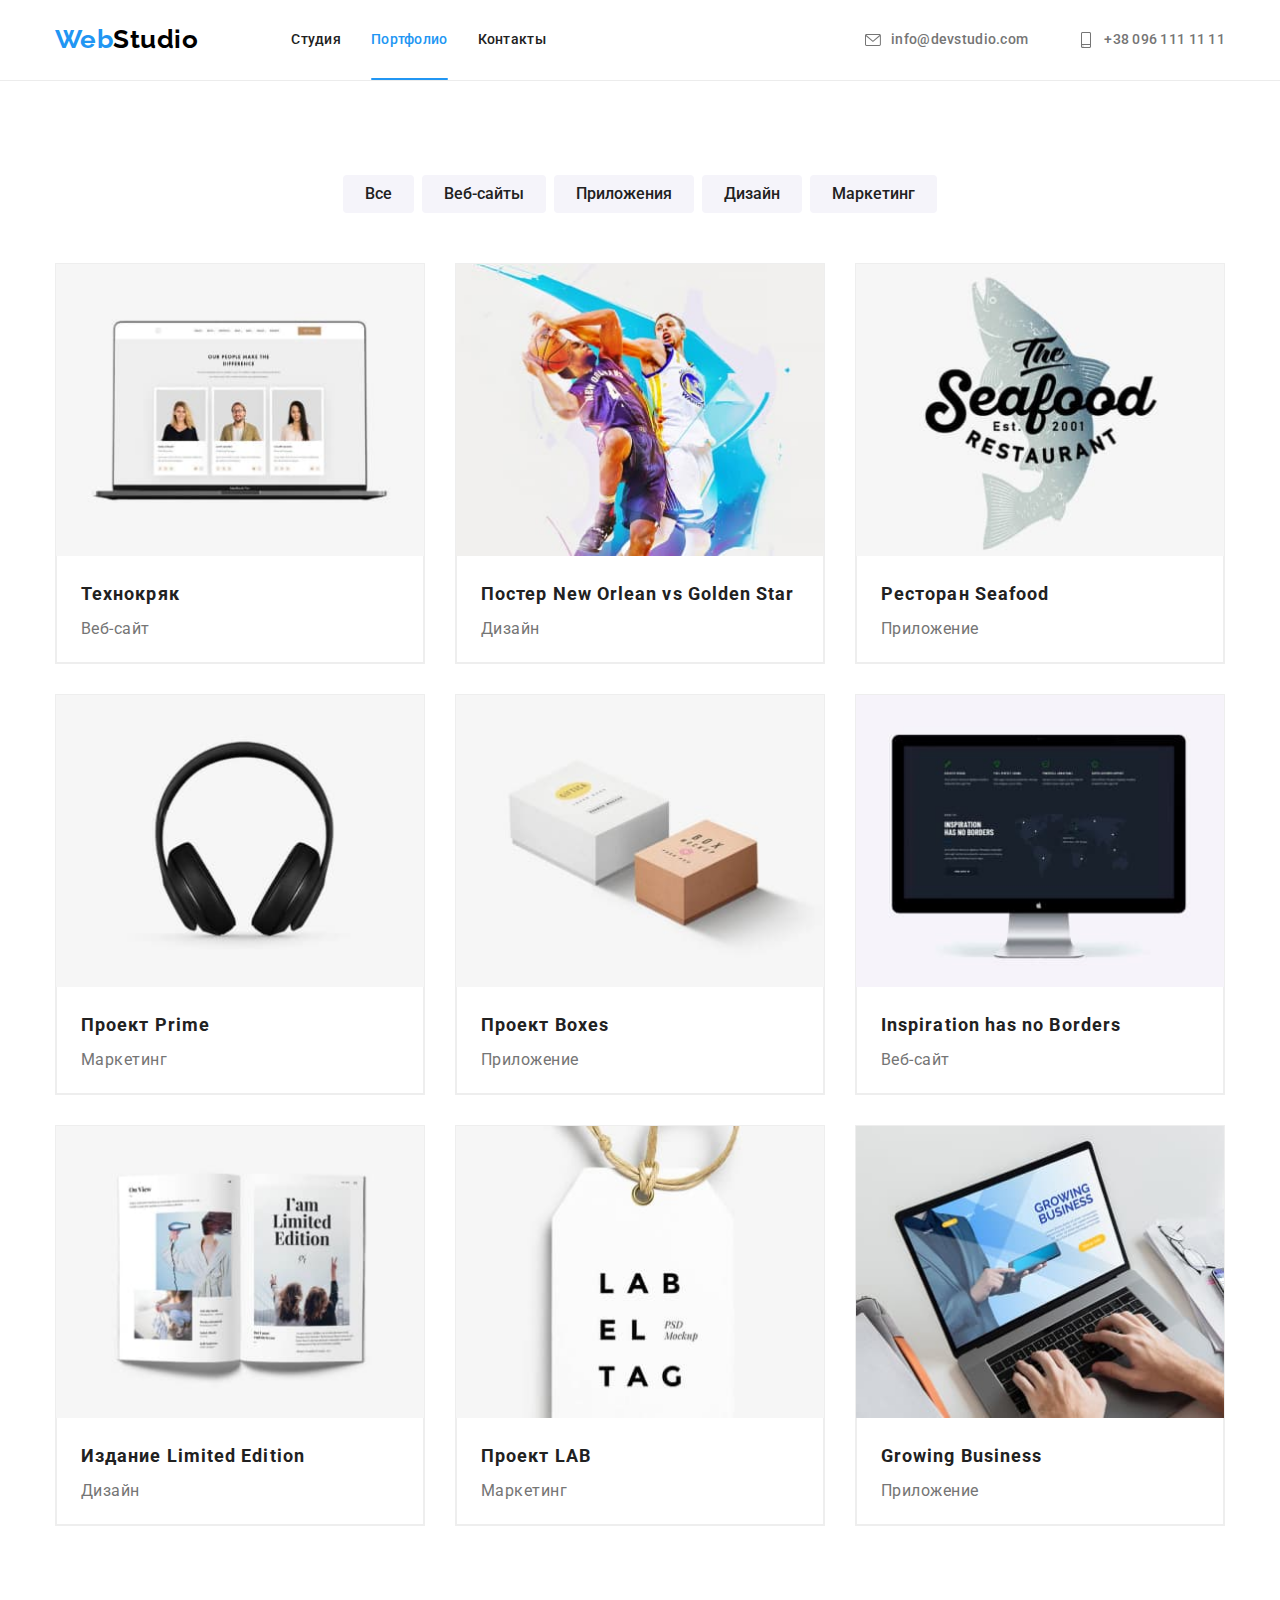
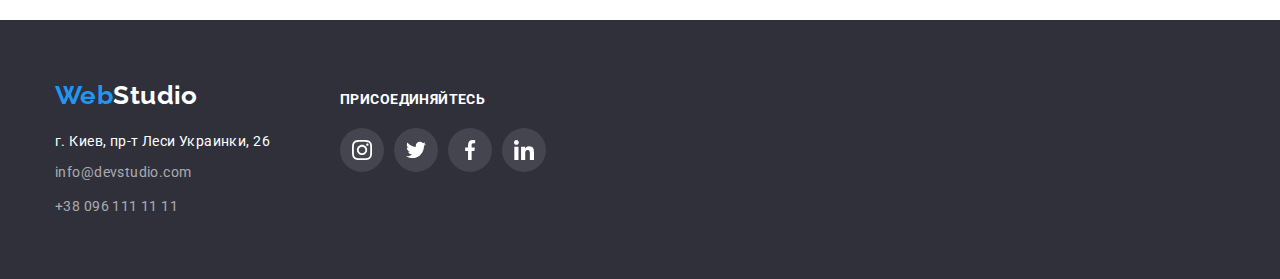
==== portfolio.html @ 80cdf727 "Initial commit" ====
<!DOCTYPE html>
<html lang="ru">
<head>
    <meta charset="UTF-8">
    <meta http-equiv="X-UA-Compatible" content="IE=edge">
    <meta name="viewport" content="width=device-width, initial-scale=1.0">
    <title>Portfolio</title>
    <link rel="stylesheet" href="https://cdnjs.cloudflare.com/ajax/libs/modern-normalize/1.1.0/modern-normalize.min.css">
    <link href="https://fonts.googleapis.com/css2?family=Raleway:wght@700&family=Roboto:wght@400;500;700;900&display=swap" rel="stylesheet">
    <link rel="stylesheet" href="./css/styles.css" />
</head>
<body>

    <!-- Header -->

    <header class="head">
        <div class="container container-header">
            <!-- Logo -->
            <a href="./index.html" class="logo">Web<span class="header-design">Studio</span></a>
            <nav class="site-nav list">
                <!-- Site-nav -->
                <ul class="list">
                    <li class="list-item"><a href="./index.html" class="link ">Студия</a></li>
                    <li class="list-item current-item"><a href="./portfolio.html" class="link current">Портфолио</a></li>
                    <li class="list-item"><a href="" class="link">Контакты</a></li>
                </ul>
            </nav>
    
            <!-- Contacts -->
            <ul class="header-contacts list">
                <li class="item">
                    <a href="mailto:info@devstudio.com" class="contact-link link">
                        <svg class="contacts-icon" width="16" height="12">
                            <use href="./images/icons/Icons.svg#mail"></use>
                        </svg>
                        info@devstudio.com
                    </a>
                </li>
                <li class="items">
                    <a href="tel:+380961111111" class="contact-link link">
                        <svg class="contacts-icon" width="10" height="16">
                            <use href="./images/icons/Icons.svg#smartphone"></use>
                        </svg>
                        +38 096 111 11 11
                    </a>
                </li>
            </ul>
        </div>
    </header>
    <main class="main">

    <!-- Filters -->
    <section class="section">
        <div class="container">
        <h1 class="portfolio-title">Список примеров работ</h1>
        <ul class="filters-list">
            <li class="filter">
                <button type="button" class="btn">Все</button></li>
            <li class="filter">
                <button type="button" class="btn">Веб-сайты</button></li>
            <li class="filter">
                <button type="button" class="btn">Приложения</button></li>
            <li class="filter">
                <button type="button" class="btn">Дизайн</button></li>
            <li class="filter">
                <button type="button" class="btn" >Маркетинг</button></li>
        </ul>
        <!-- Portfolio -->
        <ul class="portfolio-list">
            <li class="portfolio-item">
                <a href="" class="card link">
                    <div class="overlay">
                        <img src="./images/project1.jpg" alt="Пример веб-сайта" width="370" height="400">
                        <p class="overlay-description">Ресурс предлагает комплексные предложения с разным уровнем функционала и сервисов. Все это позволит посетителю получить исчерпывающие сведения о компании или частном лице.</p>
                    </div>
                    <div class="project-description">
                        <h2 class="title">Технокряк</h2>
                        <p class="text">Веб-сайт</p>
                    </div>
                    
                </a>
            </li>
            <li class="portfolio-item">
                <a href="" class="card link">
                    <div class="overlay">
                        <img src="./images/project2.jpg" alt="Пример дизайн постера" width="370" height="400">
                        <p class="overlay-description">Ресурс предлагает комплексные предложения с разным уровнем функционала и сервисов. Все это позволит посетителю получить
                        исчерпывающие сведения о компании или частном лице.</p>
                    </div>
                    <div class="project-description">
                        <h2 class="title">Постер New Orlean vs Golden Star</h2>
                        <p class="text">Дизайн</p>
                    </div>
                </a>
            </li>
            <li class="portfolio-item">
                <a href="" class="card link">
                    <div class="overlay">
                        <img src="./images/project3.jpg" alt="Логотип приложения ресторана" width="370" height="400">
                        <p class="overlay-description">Ресурс предлагает комплексные предложения с разным уровнем функционала и сервисов. Все это позволит посетителю получить
                        исчерпывающие сведения о компании или частном лице.</p>
                    </div>
                    <div class="project-description">
                        <h2 class="title">Ресторан Seafood</h2>
                        <p class="text">Приложение</p>
                    </div>
                    
                </a>
            </li>
            <li class="portfolio-item">
                <a href="" class="card link">
                    <div class="overlay">
                        <img src="./images/project4.jpg" alt="Картинка наушников" width="370" height="400">
                        <p class="overlay-description">Ресурс предлагает комплексные предложения с разным уровнем функционала и сервисов. Все это позволит посетителю получить
                        исчерпывающие сведения о компании или частном лице.</p>
                    </div>
                    <div class="project-description">
                        <h2 class="title">Проект Prime</h2>
                        <p class="text">Маркетинг</p>
                    </div>
                    
                </a>
            </li>
            <li class="portfolio-item">
                <a href="" class="card link">
                    <div class="overlay">
                        <img src="./images/project5.jpg" alt="Пример дизайна двух коробок" width="370" height="400">
                        <p class="overlay-description">Ресурс предлагает комплексные предложения с разным уровнем функционала и сервисов. Все это позволит посетителю получить
                        исчерпывающие сведения о компании или частном лице.</p>
                    </div>
                    <div class="project-description">
                        <h2 class="title">Проект Boxes</h2>
                        <p class="text">Приложение</p>
                    </div>
                    
                </a>
            </li>
            <li class="portfolio-item">
                <a href="" class="card link">
                    <div class="overlay">
                        <img src="./images/project6.jpg" alt="Пример дизайна веб-сайта" width="370" height="400">
                        <p class="overlay-description">Ресурс предлагает комплексные предложения с разным уровнем функционала и сервисов. Все это позволит посетителю получить
                        исчерпывающие сведения о компании или частном лице.</p>
                    </div>
                    <div class="project-description">
                        <h2 class="title">Inspiration has no Borders</h2>
                        <p class="text">Веб-сайт</p>
                    </div>
            
                </a>
            </li>
            <li class="portfolio-item">
                <a href="" class="card link">
                    <div class="overlay">
                        <img src="./images/project7.jpg" alt="Дизайн печтаного издания" width="370" height="400">
                        <p class="overlay-description">Ресурс предлагает комплексные предложения с разным уровнем функционала и сервисов. Все это позволит посетителю получить
                        исчерпывающие сведения о компании или частном лице.</p>
                    </div>
                    <div class="project-description">
                        <h2 class="title">Издание Limited Edition</h2>
                        <p class="text">Дизайн</p>
                    </div>    
                </a>
            </li>
            <li class="portfolio-item">
                <a href="" class="card link">
                    <div class="overlay">
                        <img src="./images/project8.jpg" alt="Картинка ярлыка" width="370" height="400">
                        <p class="overlay-description">Ресурс предлагает комплексные предложения с разным уровнем функционала и сервисов. Все это позволит посетителю получить
                        исчерпывающие сведения о компании или частном лице.</p>
                    </div>
                    <div class="project-description">
                        <h2 class="title">Проект LAB</h2>
                        <p class="text">Маркетинг</p>
                    </div>
                    
                </a>
            </li>
            <li class="portfolio-item">
                <a href="" class="card link">
                    <div class="overlay">
                        <img src="./images/project9.jpg" alt="Картинка ноутбука с примером дизайна приложения" width="370" height="400">
                        <p class="overlay-description">Ресурс предлагает комплексные предложения с разным уровнем функционала и сервисов. Все это позволит посетителю получить
                        исчерпывающие сведения о&nbsp;компании или частном лице.</p>
                    </div>
                    <div class="project-description">
                        <h2 class="title">Growing Business</h2>
                        <p class="text">Приложение</p>
                    </div>
                </a>   
            </li>
        </ul>
        </div>
    </section>
    </main>
   
    <!-- Footer -->
    <footer class="footer">
        <div class="container">
            <div class="address-container">
                <a href="./index.html" class="logo">Web<span class="footer-design">Studio</a>
                <address>
                    <ul class="contacts-list list">
                        <li class="item">
                            <a href="https://goo.gl/maps/ko31hHhUW7KVigs66" class="contact-item alt">г. Киев, пр-т Леси
                                Украинки, 26</a>
                        </li>
                        <li class="item">
                            <a href="mailto:info@devstudio.com" class="contact-item">info@devstudio.com</a>
                        </li>
                        <li class="item">
                            <a href="tel:+380961111111" class="contact-item">+38 096 111 11 11</a>
                        </li>
                    </ul>
                </address>
            </div>
            <div class="socialmedias-container">
                <h2 class="footer-subtitle title">Присоединяйтесь</h2>
                <ul class="socialmedias-list list">
                    <li class="socialmedias-item"><a class="socialmedias-links link" href="" target="_blank"
                            rel="noopener noreferrer" aria-label="Instagram">
                            <svg class="footer-icons" width="20" height="20">
                                <use href="./images/icons/Icons.svg#instagram"></use>
                            </svg></a>
                    </li>
                    <li class="socialmedias-item"><a class="socialmedias-links link" href="" target="_blank"
                            rel="noopener noreferrer" aria-label="Twitter">
                            <svg class="footer-icons" width="20" height="20">
                                <use href="./images/icons/Icons.svg#twitter"></use>
                            </svg></a>
                    </li>
                    <li class="socialmedias-item"><a class="socialmedias-links link" href="" target="_blank"
                            rel="noopener noreferrer" aria-label="Facebook">
                            <svg class="footer-icons" width="20" height="20">
                                <use href="./images/icons/Icons.svg#facebook"></use>
                            </svg></a>
                    </li>
                    <li class="socialmedias-item"><a class="socialmedias-links link" href="" target="_blank"
                            rel="noopener noreferrer" aria-label="LinkedIn">
                            <svg class="footer-icons" width="20" height="20">
                                <use href="./images/icons/Icons.svg#linkedin"></use>
                            </svg></a>
                    </li>
                </ul>
            </div>
        </div>
    </footer>
</body>
</html>
---- css/styles.css ----
:root {
  --primary-text-color: #757575;
  --title-text-color: #212121;
  --accent-color: #2196f3;
  --primary-background-color: #ffffff;
  --secondary-background-color: #f5f4fa;
  --tertiary-background-color: #2f303a;
  --secondary-logo-color: #000000;
}
/* ================================================================================ */
body {
  background-color: var(--primary-background-color);
  color: var(--primary-text-color);
  font-style: normal;
  font-family: Roboto, sans-serif;
  letter-spacing: 0.03em;
}
.head{
  border-bottom: 1px solid #ECECEC;
}

.list {
  list-style: none;
  margin-top: 0px;
  margin-bottom: 0px;
  padding-left: 0px;
}
li {
  list-style-type: none;
}
a,
a:active,
a:hover,
a:visited {
  text-decoration: none;
  cursor: pointer;
}

img,
svg {
  display: block;
  max-width: 100%;
  height: auto;
}

.text,
.title {
  margin-top: 0;
  margin-bottom: 0;
}

.container{
  width: 1200px;
  margin-left: auto;
  margin-right: auto;
  padding: 0 15px;

}
.section{
  padding-top: 94px;
  padding-bottom: 94px;
}

ul,ol,li,p,h1,h2,h3,h4,h5,h6{
  margin: 0;
  padding:0;
}
.link{
  display: block;
  color: currentColor;
  margin: 0;
  text-decoration: none
}
/* ================================================================================*/

.container-header{
  display: flex;
  align-items: center;
}

/* logo */
.logo {
  color: var(--accent-color);
  font-family: Raleway, sans-serif;

  font-weight: 700;
  font-size: 26px;
  line-height: 1.2;
  margin-right: 93px;
}
.header-design {
  color: var(--secondary-logo-color);
}

/* site nav */

.site-nav .list{
  display: flex;
}

.site-nav .link {
  color: var(--title-text-color);
  display: block;
  font-weight: 500;
  font-size: 14px;
  line-height: 1.14;
  letter-spacing: 0.02em;
  padding-top:32px ;
  padding-bottom: 32px;
  transition:color 250ms cubic-bezier(0.4, 0, 0.2, 1);

}

.list .list-item:not(:last-child){
  margin-right: 50px;
}

.site-nav .link:hover,
.site-nav .link:focus {
  color: var(--accent-color);
}

.site-nav .link.current {
  color: var(--accent-color);
}

.current-item{
  position: relative;
}

.current::after{
  content: "";
  position: absolute;
  bottom: 0;
  left: 0;
  display: block;
  width: 100%;
  height: 2px;
  background-color: var(--accent-color);
  border-radius: 2px;
}
/* Contatcs */

.header-contacts {
  display: flex;
  margin-left: auto;
}

.header-contacts .item:not(:last-child){
  margin-right: 50px;
}
.header-contacts .link {
  display: flex;
  align-items: center;
  color: var(--primary-text-color);
  font-style: normal;
  font-weight: 500;
  font-size: 14px;
  line-height: 1.14;
  letter-spacing: 0.02em;
  transition: color 250ms cubic-bezier(0.4, 0, 0.2, 1);
}

.header-contacts .link:hover,
.header-contacts .link:focus {
  color: var(--accent-color);

}

.contacts-icon{
  width: 16px;
  height: 16px;
  display: inline-block;
  margin-left: auto;
  fill: currentColor;
  margin-right: 10px;
}

/* Hero */
.hero{
  max-width: 1600px;
  margin-left: auto;
  margin-right: auto;
  padding-top: 200px;
  padding-bottom: 200px;
  background-image: linear-gradient(to top, rgba(47, 48, 58, 0.4), rgba(47, 48, 58, 0.4)),
  url(../images/heroimage.png);
  background-color: var(--seconadary-bg-color);
  background-position: center;
  background-size: cover;
  text-align: center;
  background-repeat: no-repeat;
}

.hero-title {
  color: var(--primary-background-color);
  max-width: 700px;
  margin-right: auto;
  margin-left: auto;
  margin-top: 0px;
  margin-bottom: 30px;
  font-weight: 900;
  font-size: 44px;
  line-height: 1.36;
  text-align: center;
  letter-spacing: 0.06em;
  text-transform: uppercase;
  animation: text-shadow-drop-center 0.4s both;
}



/* 
 @keyframes text-shadow-drop-center {
  0% {
    text-shadow: 0 0 0 rgba(0, 0, 0, 0);
  }

  100% {
    text-shadow: 0 0 18px rgba(0, 0, 0, 0.35);
  }
}  */

/* Button */
.button {
  color: var(--primary-background-color);
  background-color: var(--accent-color);
  cursor: pointer;
  font-family: inherit;
  font-weight: 700;
  font-size: 16px;
  line-height: 1.88;
  align-items: center;
  text-align: center;
  letter-spacing: 0.06em;
  border-radius: 4px;
  border: none;
  padding: 10 32px;
  width: 200px;
  height: 50px;
}

.button:hover,
.button:focus{
  color: var(--primary-background-color);
  background-color: #188CE8;
  box-shadow: rgba(0, 0, 0, 0.25);
}
/* Section  */
.section-title {
  color: var(--title-text-color);
  font-weight: 700;
  font-size: 36px;
  line-height: 1.2;
  text-align: center;
  margin-top: 0px;
  margin-bottom: 50px;
}
.image-list{
  display: flex;
}
.image-list .list-item {
  width: calc((100% - 90px)/4);
}
.image-list .item:not(:last-child){
  margin-right: 30px;
}

/* feature-list */
.section-features {
  padding-bottom: 47px;
}
.feature-list {
  display: flex;
}

.feature-images{
  width: 270px;
  height: 120px;
  display: flex;
  align-items: center;
  justify-content: center;
  background: #F5F4FA;
  border-radius: 4px;
  margin-bottom: 30px;
}


.list .list-item:not(:last-child) {
  margin-right: 30px;
}

.item{
  position: relative;
}

.features-list .list-item {
  width: calc((100% - 90px)/4);
}

.feature-title{
  display: none;
}

.feature-list .title {
  color: var(--title-text-color);
  margin-top: 0px;
  margin-bottom: 10px;
  width: 270px;
  font-weight: 700;
  font-size: 14px;
  line-height: 1.14;
  text-transform: uppercase;
}
.feature-list .text{
  font-size: 14px;
  line-height: 1.71;
  margin-top: 0px;
  margin-bottom: 0px;
}

.section-stuff {
  padding-top: 47px;
}


.image-label{
  position: absolute;
  bottom: 0;
  left: 0;
  width: 100%;
  margin: 0;
  padding: 27px 15px;
  font-weight: 700;
  font-size: 14px;
  line-height: 1.14;
  text-align: center;
  letter-spacing: 0.03em;
  text-transform: uppercase;
  color: var(--primary-background-color);
  background-color:rgba(47, 48, 58, 0.8);;
}

/* our-team */

.section-team{
  background-color: var(--secondary-background-color);
  padding-top: 94px;
  padding-bottom: 94px;
}
.our-team .section-title {
  background-color: var(--primary-background-color);
  font-weight: 700;
  font-size: 36px;
  line-height: 1.16;
  text-align: center;
}
.our-team .title {
  color: var(--title-text-color);
  background-color: var(--primary-background-color);
  font-weight: 500;
  font-size: 16px;
  line-height: 1.18;
  text-align: center;
  margin-top: 0;
  margin-bottom: 10px;
}

.our-team{
  display: flex;
  text-align: center;
}
.our-team .team-text {
  font-size: 16px;
  line-height: 1.18;
  margin-bottom: 16px;

}
.team-description {
  padding: 30px 10px;
}
.team-member {
  background-color: var(--primary-background-color);
  box-shadow: 0px 1px 3px rgba(0, 0, 0, 0.12),
    0px 1px 1px rgba(0, 0, 0, 0.14),
    0px 2px 1px rgba(0, 0, 0, 0.2);
  border-radius: 0px 0px 4px 4px;
}
.our-team .team-member:not(:last-child) {
  margin-right: 30px;
}

.socialmedias-list{
  display: flex;
  justify-content: center;
  align-items: baseline;
}

.socialmedias-links{
  display: flex;
  justify-content: center;
  align-items: center;
  width: 44px;
  height: 44px;
  border-radius: 50%;
  color: #AFB1B8;
  transition:  background-color 250ms cubic-bezier(0.4, 0, 0.2, 1);
}

.list .socialmedias-item:not(:last-child){
  margin-right: 10px;
}

.socialmedias-icons{
  display: block;
  width: 20px;
  height: 20px;
  fill: currentColor;
}

.socialmedias-links:hover,
.socialmedias-links:focus{
  color: #FFFFFF;
   background-color: var(--accent-color);
   border-radius: 50%;
}

/* Our Clients section */

.client-list{
  display: flex;
}

.client-item:not(:last-child){
  margin-right: 30px;
}

.client-links{
  display: flex;
  justify-content: center;
  align-items: center;
  width: 170px;
  height: 92px;
  color: #AFB1B8;
  border: 1px solid #AFB1B8;
  border-radius: 4px;
  transition: color 250ms cubic-bezier(0.4, 0, 0.2, 1), border 250ms cubic-bezier(0.4, 0, 0.2, 1);

}

.client-icon{
  display: block;
  fill: currentColor;
}

.client-links:hover,
.lient-links:focus {
color: var(--accent-color);
border: 1px solid var(--accent-color);

}

/* Footer */

.footer .logo{
  margin-bottom: 20px;
  display: inline-block;
  margin-right: 0;
}
.footer {
  background-color: var(--tertiary-background-color);
  color: rgba(255, 255, 255, 0.6);
  font-style: normal;
  font-size: 14px;
  line-height: 1.46;
  letter-spacing: 0.03em;
  padding-top: 60px;
  padding-bottom: 60px;
}

.address-container{
  margin-right: 70px;
}

.footer .container{
  display: flex;
  align-items: baseline;
}

.footer .contact-item {
  font-weight: 400;
  font-style: normal;
  line-height: 1.71;
  color: rgba(255, 255, 255, 0.6);
  transition: color 250ms cubic-bezier(0.4, 0, 0.2, 1);
}

.footer-design {
  color: var(--primary-background-color);
}
.footer .contact-item:hover,
.footer .contact-item:focus {
  color: var(--accent-color);
}


.footer .alt {
  color: var(--primary-background-color);
  font-style: normal;
  font-weight: 400;
  font-size: 14px;
  line-height: 1.14;
  letter-spacing: 0.03em;
  transition: color 250ms cubic-bezier(0.4, 0, 0.2, 1);
}

.contacts-list>.item:not(:last-child) {
  display: block;
  margin-bottom: 10px;
}

.footer-subtitle{
  font-weight: 700;
  font-size: 14px;
  line-height: 1.14;
  letter-spacing: 0.03em;
  text-transform: uppercase;
  color: var(--primary-background-color);
  margin-bottom: 20px;
}

.footer-icons{
  display: block;
  width: 20px;
  height: 20px;
  fill: var(--primary-background-color);
}

.footer .socialmedias-item{
  background: rgba(255, 255, 255, 0.1);
  border-radius: 50px;
}

/* Modal window */


.back-drop{
  position: fixed;
  top: 0;
  left: 0;
  height:100%;
  width: 100%;
  background: rgba(0, 0, 0, 0.2);
  transition: opacity 250ms cubic-bezier(0.4, 0, 0.2, 1);
  perspective: 1400px;
}

.back-drop.is-hidden {
  opacity: 0;
  pointer-events: none;
}

.modal{
  height: 581px;
  width: 528px;
  position: absolute;
  top: 50%;
  left: 50%;
  background-color:var(--primary-background-color);
  transform: translateX(-50%) translateY(-50%) translateZ(0) ;
  opacity: 1;
  box-shadow: 0px 1px 3px rgba(0, 0, 0, 0.12),
  0px 1px 1px rgba(0, 0, 0, 0.14),
  0px 2px 1px rgba(0, 0, 0, 0.2);
  border-radius: 4px;
  transition: opacity 0.4s cubic-bezier(0.250, 0.460, 0.450, 0.940), transform 0.4s cubic-bezier(0.250, 0.460, 0.450, 0.940);
}

.back-drop.is-hidden .modal {
  transform: translateX(-50%) translateY(-50%) translateZ(-1400px);
  opacity: 0;
}

.close-btn{
  position: absolute;
  top: 14px;
  right: 14px;
  width: 18px;
  height: 18px;
  display: flex;
  justify-content: center;
  align-items: center;
  width: 30px;
  height: 30px;
  border-radius:50%;
  background: var(--primary-background-color);
  border: 1px solid rgba(0, 0, 0, 0.1);
  transition: opacity 250ms cubic-bezier(0.4, 0, 0.2, 1);
  cursor: pointer;
}

.close-icon{
  display: block;
  fill: currentColor;
}

/* Portfolio */
.portfolio-title{
  margin: 0;
  display: none;
}
.main {
  color: var(--primary-text-color);
  background-color: var(--primary-background-color);
  font-family: Roboto, sans-serif;
  font-size: 16px;
  line-height: 1.88;
  letter-spacing: 0.03em;
}

/* Filter list */
.filters {
  color: var(--title-text-color);
  background-color: var(--primary-background-color);
  font-family: Roboto, sans-serif;
  font-weight: 500;
  font-size: 16px;
  line-height: 1.62;
  text-align: center;
  border: none;
}
.filter .btn:hover,
.filter .btn:focus {
  color: var(--primary-background-color);
  background-color: var(--accent-color);
}
.filters-list{
  display: flex;
  justify-content: center;
  margin-bottom: 50px;
  
}

.filters-list .filter:not(:last-child) {
  margin-right: 8px;
}

.btn{
  padding: 6px 22px;
  display: inline-block;
  font-weight: 500;
  font-size: 16px;
  line-height: 1.62;
  color: var(--title-text-color) ;
  background-color: var(--secondary-background-color);
  border-radius: 4px;
  border: none;
  cursor: pointer;
  transition: color 250ms cubic-bezier(0.4, 0, 0.2, 1),
  background-color 250ms cubic-bezier(0.4, 0, 0.2, 1),
  box-shadow 250ms cubic-bezier(0.4, 0, 0.2, 1);
}


.btn:hover,
.btn:focus{
  color: var(--primary-background-color);
  background-color: var(--accent-color);
    box-shadow: 0px 3px 1px rgba(0, 0, 0, 0.1),
    0px 1px 2px rgba(0, 0, 0, 0.08),
    0px 2px 2px rgba(0, 0, 0, 0.12);
}

/* portfolio-list */
.portfolio-list{
  display: flex;
  flex-wrap: wrap;
  /* gap: 30px; */
}

.portfolio-item{
  width: calc((100% - 60px)/3);
  border: 1px solid #EEEEEE;
}

.project-description{
  padding: 20px 24px;
  border: 1px solid #EEEEEE;
  border-top: none;
}

.card .title {
  margin-bottom: 4px;
  color: var(--title-text-color);
  font-weight: 700;
  font-size: 18px;
  line-height: 2;
  letter-spacing: 0.06em;
}

.card .text{
  color: var(--primary-text-color);
  font-size: 16px;
  line-height: 1.6;
  letter-spacing: 0.03em;
}
.card{
  transition: box-shadow 250ms cubic-bezier(0.4, 0, 0.2, 1);
}


.card:hover,
.card:focus{
  box-shadow: 0px 1px 1px rgb(0 0 0 / 12%),
  0px 4px 4px rgb(0 0 0 / 6%),
  1px 4px 6px rgb(0 0 0 / 16%);
}

.portfolio-item:not(:nth-child(3n)){

  margin-right: 30px;
}
.portfolio-item:not(:nth-last-child(-n+3)){
  margin-bottom: 30px;
}


/*Overlay  */

.overlay{
  position: relative;
  overflow: hidden;
}

.overlay-description{
  position: absolute;
  top: 0;
  left: 0;
  width: 100%;
  height: 100%;
  margin: 0;
  padding: 63px 24px;
  font-size: 18px;
  line-height: 1.56;
  color: var(--primary-background-color);
  background-color:rgba(33, 150, 243, 0.9); ;
  transform: translateY(100%);
  transition:transform 250ms cubic-bezier(0.4, 0, 0.2, 1);
}

.card.link:hover .overlay-description {
  transform: translateY(0);
}
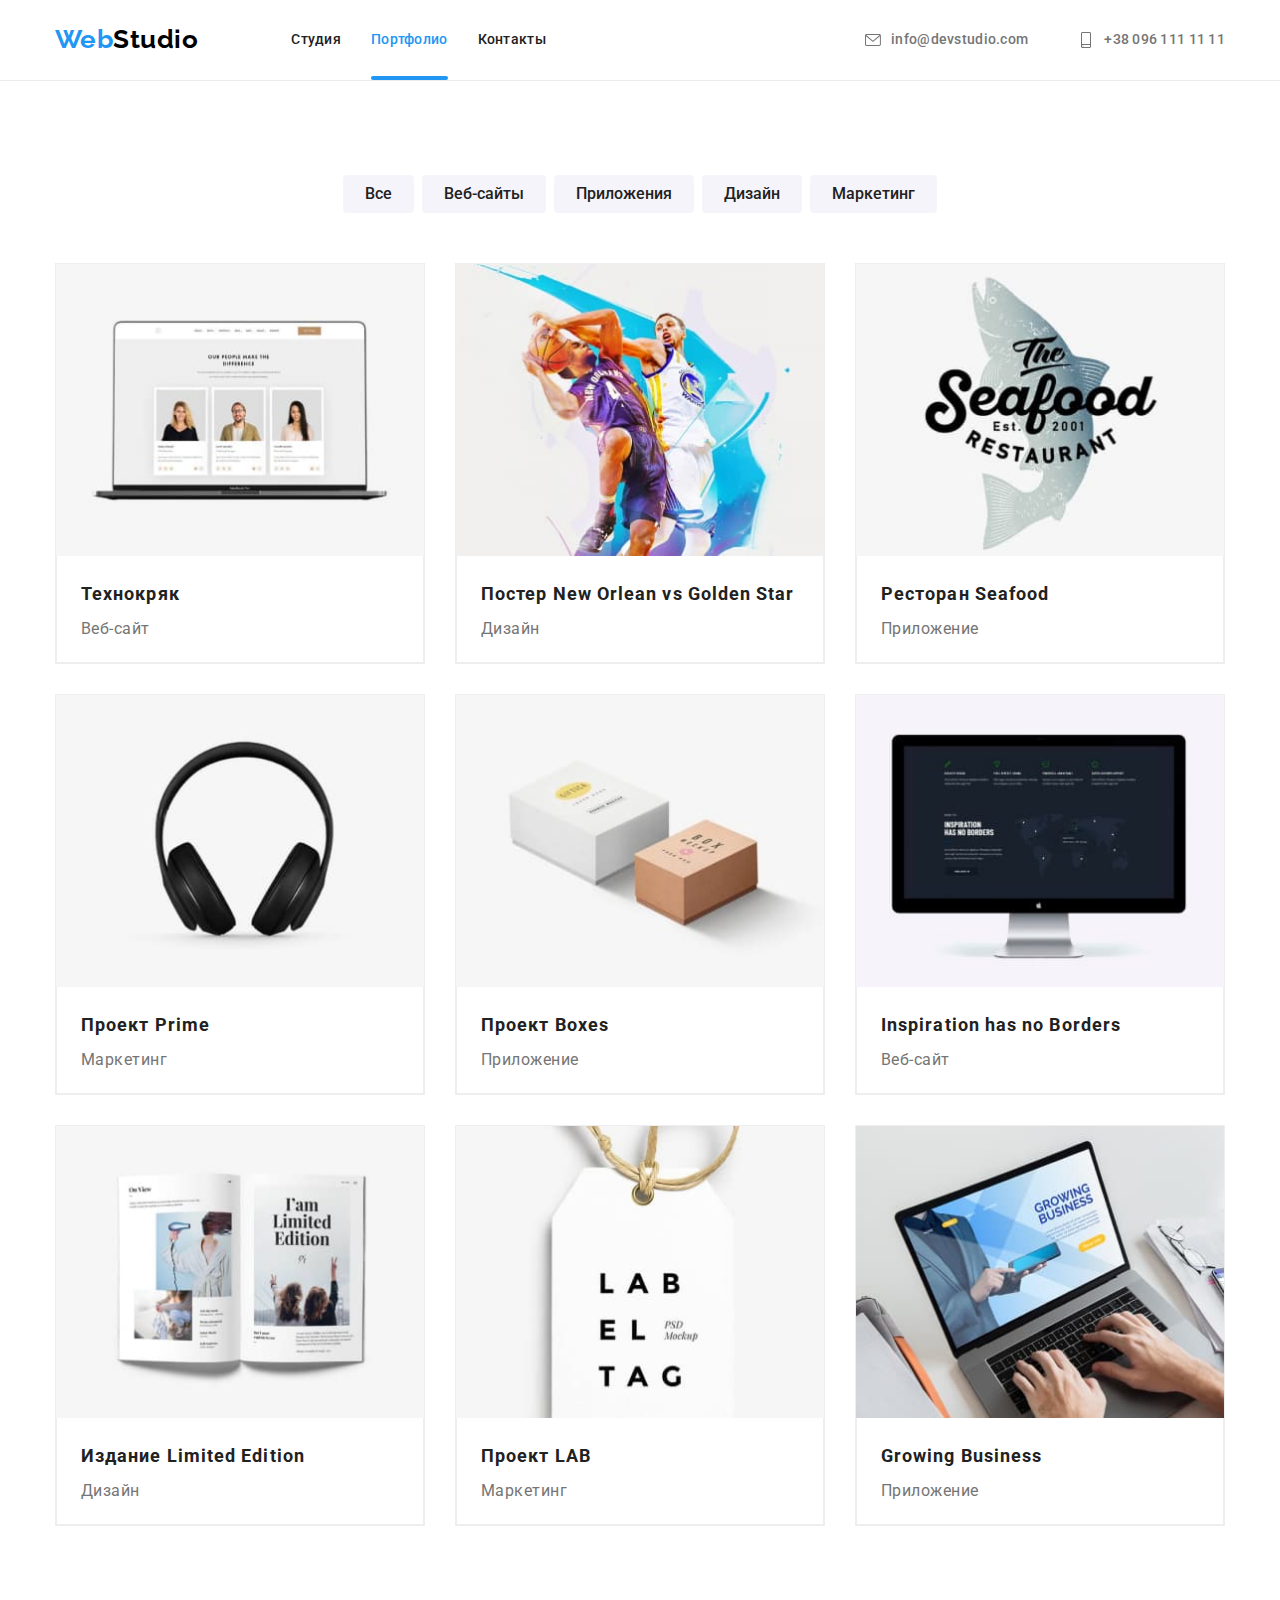
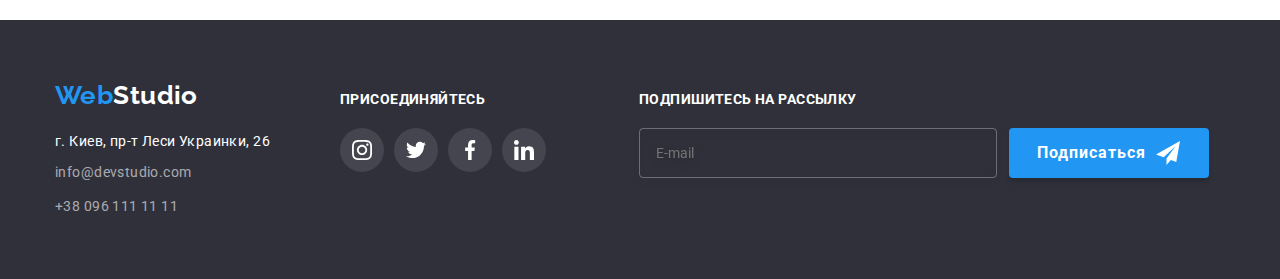
==== commit 88d13588: "ready to be revised" ====
--- a/portfolio.html
+++ b/portfolio.html
@@ -243,6 +243,17 @@
                     </li>
                 </ul>
             </div>
+            <div class="footer-form">
+                <h2 class="footer-subtitle title">Подпишитесь на рассылку</h2>
+                <form class="email-form" name="email-form" autocomplete="on" novalidate>
+                    <label for="user-email">
+                        <input class="email-form-input" type="email" name="email" placeholder="E-mail" id="user-email" />
+                    </label>
+                    <button class="email-form-button" type="submit">Подписаться<svg class="button-icon" width="24" height="24">
+                            <use href="./images/icons/Icons.svg#icon-send"></use>
+                        </svg></button>
+                </form>
+            </div>
         </div>
     </footer>
 </body>
--- a/css/styles.css
+++ b/css/styles.css
@@ -71,6 +71,18 @@
   margin: 0;
   text-decoration: none
 }
+.visually-hidden {
+  position: absolute;
+  width: 1px;
+  height: 1px;
+  margin: -1px;
+  border: 0;
+  padding: 0;
+  white-space: nowrap;
+  clip-path: inset(100%);
+  clip: rect(0 0 0 0);
+  overflow: hidden;
+}
 /* ================================================================================*/
 
 .container-header{
@@ -98,8 +110,13 @@
   display: flex;
 }
 
-.site-nav .link {
+.list .list-item:not(:last-child){
+  margin-right: 50px;
+}
+
+.site-nav .link{
   color: var(--title-text-color);
+  position: relative;
   display: block;
   font-weight: 500;
   font-size: 14px;
@@ -108,37 +125,46 @@
   padding-top:32px ;
   padding-bottom: 32px;
   transition:color 250ms cubic-bezier(0.4, 0, 0.2, 1);
-
-}
-
-.list .list-item:not(:last-child){
-  margin-right: 50px;
 }
 
 .site-nav .link:hover,
 .site-nav .link:focus {
   color: var(--accent-color);
-}
-
-.site-nav .link.current {
+
+}
+
+ .link.current {
   color: var(--accent-color);
-}
-
-.current-item{
-  position: relative;
-}
-
-.current::after{
+
+}
+
+
+.list-item .link::after{ 
   content: "";
   position: absolute;
   bottom: 0;
   left: 0;
   display: block;
   width: 100%;
-  height: 2px;
+  height: 4px;
   background-color: var(--accent-color);
   border-radius: 2px;
-}
+  transform: scaleX(0);
+  transition-property: transform;
+  transition-duration: 250ms;
+  transition-timing-function: cubic-bezier(0.4, 0, 0.2, 1);
+  transform-origin: left;
+}
+
+.link.current:after {
+  transform: scale(1);
+}
+
+.list-item:hover .link::after,
+.list-item:focus .link::after {
+  transform: scaleX(1);
+}
+
 /* Contatcs */
 
 .header-contacts {
@@ -178,7 +204,7 @@
 
 /* Hero */
 .hero{
-  max-width: 1600px;
+  width: 1600px;
   margin-left: auto;
   margin-right: auto;
   padding-top: 200px;
@@ -187,9 +213,23 @@
   url(../images/heroimage.png);
   background-color: var(--seconadary-bg-color);
   background-position: center;
-  background-size: cover;
+  background-size: contain;
   text-align: center;
   background-repeat: no-repeat;
+  animation: bg-move 20s ease-in infinite both;
+}
+
+
+@keyframes bg-move{
+
+  0%{
+    background-size: 110%;
+  }
+
+  100%{
+    /* background-position: top left; */
+    background-size: 150%;
+  }
 }
 
 .hero-title {
@@ -209,8 +249,6 @@
 }
 
 
-
-/* 
  @keyframes text-shadow-drop-center {
   0% {
     text-shadow: 0 0 0 rgba(0, 0, 0, 0);
@@ -219,7 +257,7 @@
   100% {
     text-shadow: 0 0 18px rgba(0, 0, 0, 0.35);
   }
-}  */
+} 
 
 /* Button */
 .button {
@@ -524,6 +562,7 @@
   font-size: 14px;
   line-height: 1.14;
   letter-spacing: 0.03em;
+  text-align:left;
   text-transform: uppercase;
   color: var(--primary-background-color);
   margin-bottom: 20px;
@@ -539,6 +578,63 @@
 .footer .socialmedias-item{
   background: rgba(255, 255, 255, 0.1);
   border-radius: 50px;
+}
+
+.footer-form{
+  margin-left: 93px; 
+}
+
+.email-form{
+  display: flex;
+}
+
+.email-form-input{
+  width: 358px;
+  height: 50px;
+  padding-top: 15px;
+  padding-bottom: 15px;
+  padding-left: 16px;
+  border: 1px solid rgba(255, 255, 255, 0.3);
+  box-sizing: border-box;
+  filter: drop-shadow(0px 4px 4px rgba(0, 0, 0, 0.15));
+  border-radius: 4px;
+  background: transparent;
+  cursor: pointer;
+  transition: border 250ms cubic-bezier(0.4, 0, 0.2, 1);
+}
+
+.email-form-input:focus{
+  border: 1px solid var(--accent-color);
+}
+
+.email-form-button{
+  width: 200px;
+  height: 50px;
+  padding: 10px 28px;
+  margin-left: 12px;
+  font-weight: 700;
+  font-size: 16px;
+  line-height: 1.88;
+  display: flex;
+  align-items: center;
+  text-align: center;
+  letter-spacing: 0.06em;
+  color: var(--primary-background-color);
+  background-color: var(--accent-color);
+  box-shadow: 0px 4px 4px rgba(0, 0, 0, 0.15);
+  border-radius: 4px;
+  border: var(--accent-color);
+  cursor: pointer;
+  transition: background-color 250ms cubic-bezier(0.4, 0, 0.2, 1)
+}
+
+.button-icon{
+  margin-left: 10px;
+}
+
+
+.email-form-button:hover {
+  background-color: #188CE8;
 }
 
 /* Modal window */
@@ -568,7 +664,7 @@
   left: 50%;
   background-color:var(--primary-background-color);
   transform: translateX(-50%) translateY(-50%) translateZ(0) ;
-  opacity: 1;
+  /* opacity: 1; */
   box-shadow: 0px 1px 3px rgba(0, 0, 0, 0.12),
   0px 1px 1px rgba(0, 0, 0, 0.14),
   0px 2px 1px rgba(0, 0, 0, 0.2);
@@ -604,7 +700,161 @@
   fill: currentColor;
 }
 
+
+.modal-form{
+  padding: 40px;
+}
+
+.form-title{
+  margin-bottom: 12px;
+  font-weight: 700;
+  font-size: 20px;
+  line-height: 1.15;
+  text-align: center;
+  letter-spacing: 0.03em;
+  color: var(--title-text-color);
+}
+
+.form-area{
+  position: relative;
+  display: flex;
+  flex-direction: column;
+  margin-bottom: 10px;
+}
+
+.form-type{
+  margin-bottom: 4px;
+  font-size: 12px;
+  line-height: 1.16;
+  letter-spacing: 0.01em;
+  color: var(--primary-text-color);
+}
+
+.form-field{
+  position: relative;
+  width: 448px;
+  height: 40px;
+  border: 1px solid rgba(33, 33, 33, 0.2);
+  box-sizing: border-box;
+  border-radius: 4px;
+  /* background-color:transparent; */
+  cursor: pointer;
+  transition: border 250ms cubic-bezier(0.4, 0, 0.2, 1);
+
+}
+
+.form-field:focus{
+  border: 1px solid var(--accent-color);
+}
+
+.form-icon{
+  position: absolute;
+  top: 50%;
+  left: 12px;
+  transition: fill 250ms cubic-bezier(0.4, 0, 0.2, 1);
+}
+
+.form-field:focus~.form-icon {
+  fill: var(--accent-color);
+}
+
+
+.comments-field{
+  display: block;
+  width: 448px;
+  height: 120px;
+  padding: 12px 16px;
+  margin-bottom: 20px;
+  border: 1px solid rgba(33, 33, 33, 0.2);
+  box-sizing: border-box;
+  border-radius: 4px;
+  cursor: pointer;
+  outline: none;
+  transition: border 250ms cubic-bezier(0.4, 0, 0.2, 1);
+
+}
+
+.comments-field:focus{
+  border: 1px solid var(--accent-color);
+}
+
+.comments-field::placeholder{
+  font-size: 12px;
+  line-height: 1.16;
+  letter-spacing: 0.01em;
+   color: rgba(117, 117, 117, 0.5);
+}
+
+.agreement{
+  display: flex;
+  justify-content: center;
+  align-items: center;
+  margin-bottom: 30px;
+  width: 423px;
+  height: 24px;
+  text-align: center;
+}  
+
+.agreement-label{
+  display: flex;
+  text-align: center;
+  
+}
+
+
+.customized-checkbox{
+  display: block;
+  margin-right: 7px;
+  width: 16px;
+  height: 15px;
+  border: 2px solid black;
+  border-radius: 2px;
+  transition: background-image 250ms cubic-bezier(0.4, 0, 0.2, 1),
+  border-color 250ms cubic-bezier(0.4, 0, 0.2, 1);
+}
+
+.checkbox:checked+.customized-checkbox{
+  border-color: var(--accent-color);
+  background-image: url(../images/icon\ check.svg);
+  background-size: contain;
+  background-origin: border-box;
+}
+
+.form-link{
+
+}
+
+.agreement-link{
+  color: var(--accent-color);
+  text-decoration: underline;
+  text-underline-position: under;
+}
+
+.modal-btn{
+  display: block;
+  margin: 0 auto;
+  width: 200px;
+  height: 50px;
+  padding: 10px 55px;
+  box-shadow: 0px 4px 4px rgba(0, 0, 0, 0.15);
+  border-radius: 4px;
+  font-weight: 700;
+  font-size: 16px;
+  line-height: 1.88;
+  letter-spacing: 0.06em;
+  background-color: var(--accent-color);
+  color: var(--primary-background-color);
+  cursor: pointer;
+  transition: background-color 250ms cubic-bezier(0.4, 0, 0.2, 1)
+}
+
+.modal-btn:hover {
+  background-color: #188CE8;
+}
+
+
 /* Portfolio */
+
 .portfolio-title{
   margin: 0;
   display: none;
